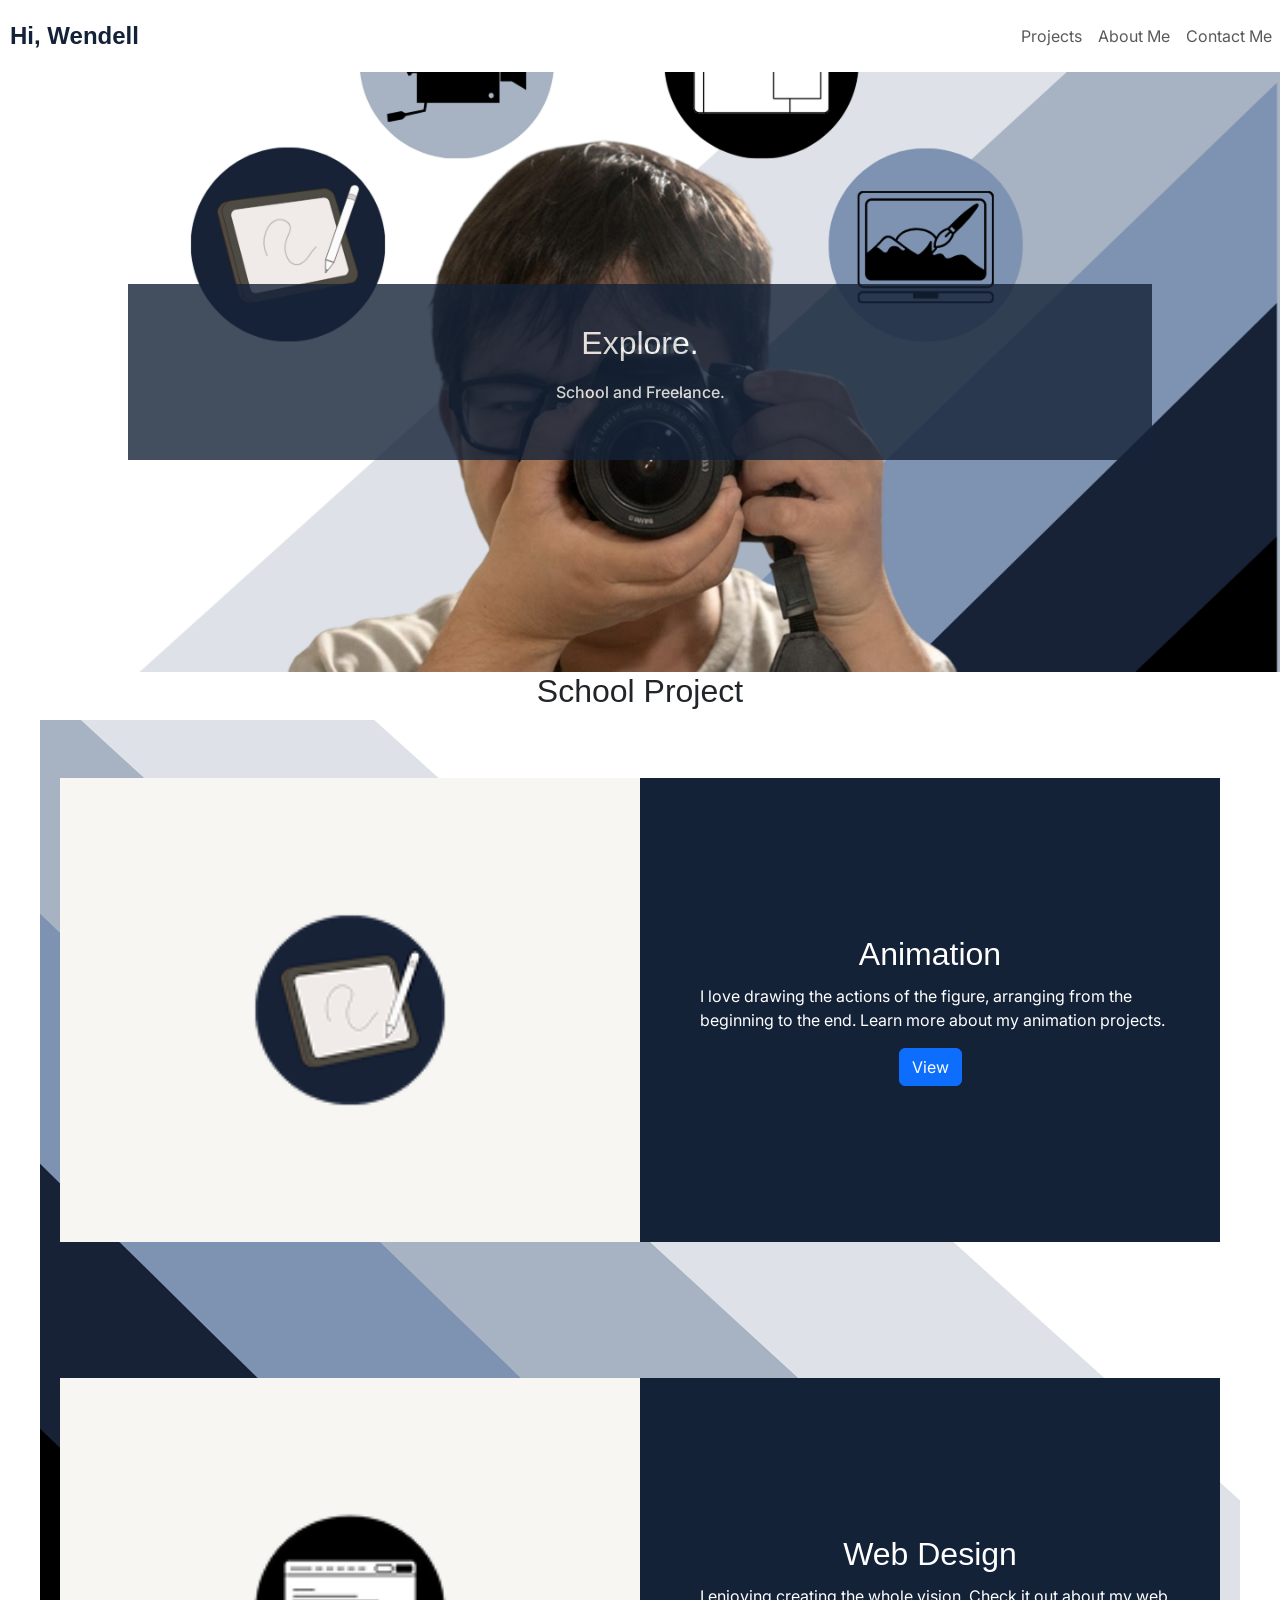
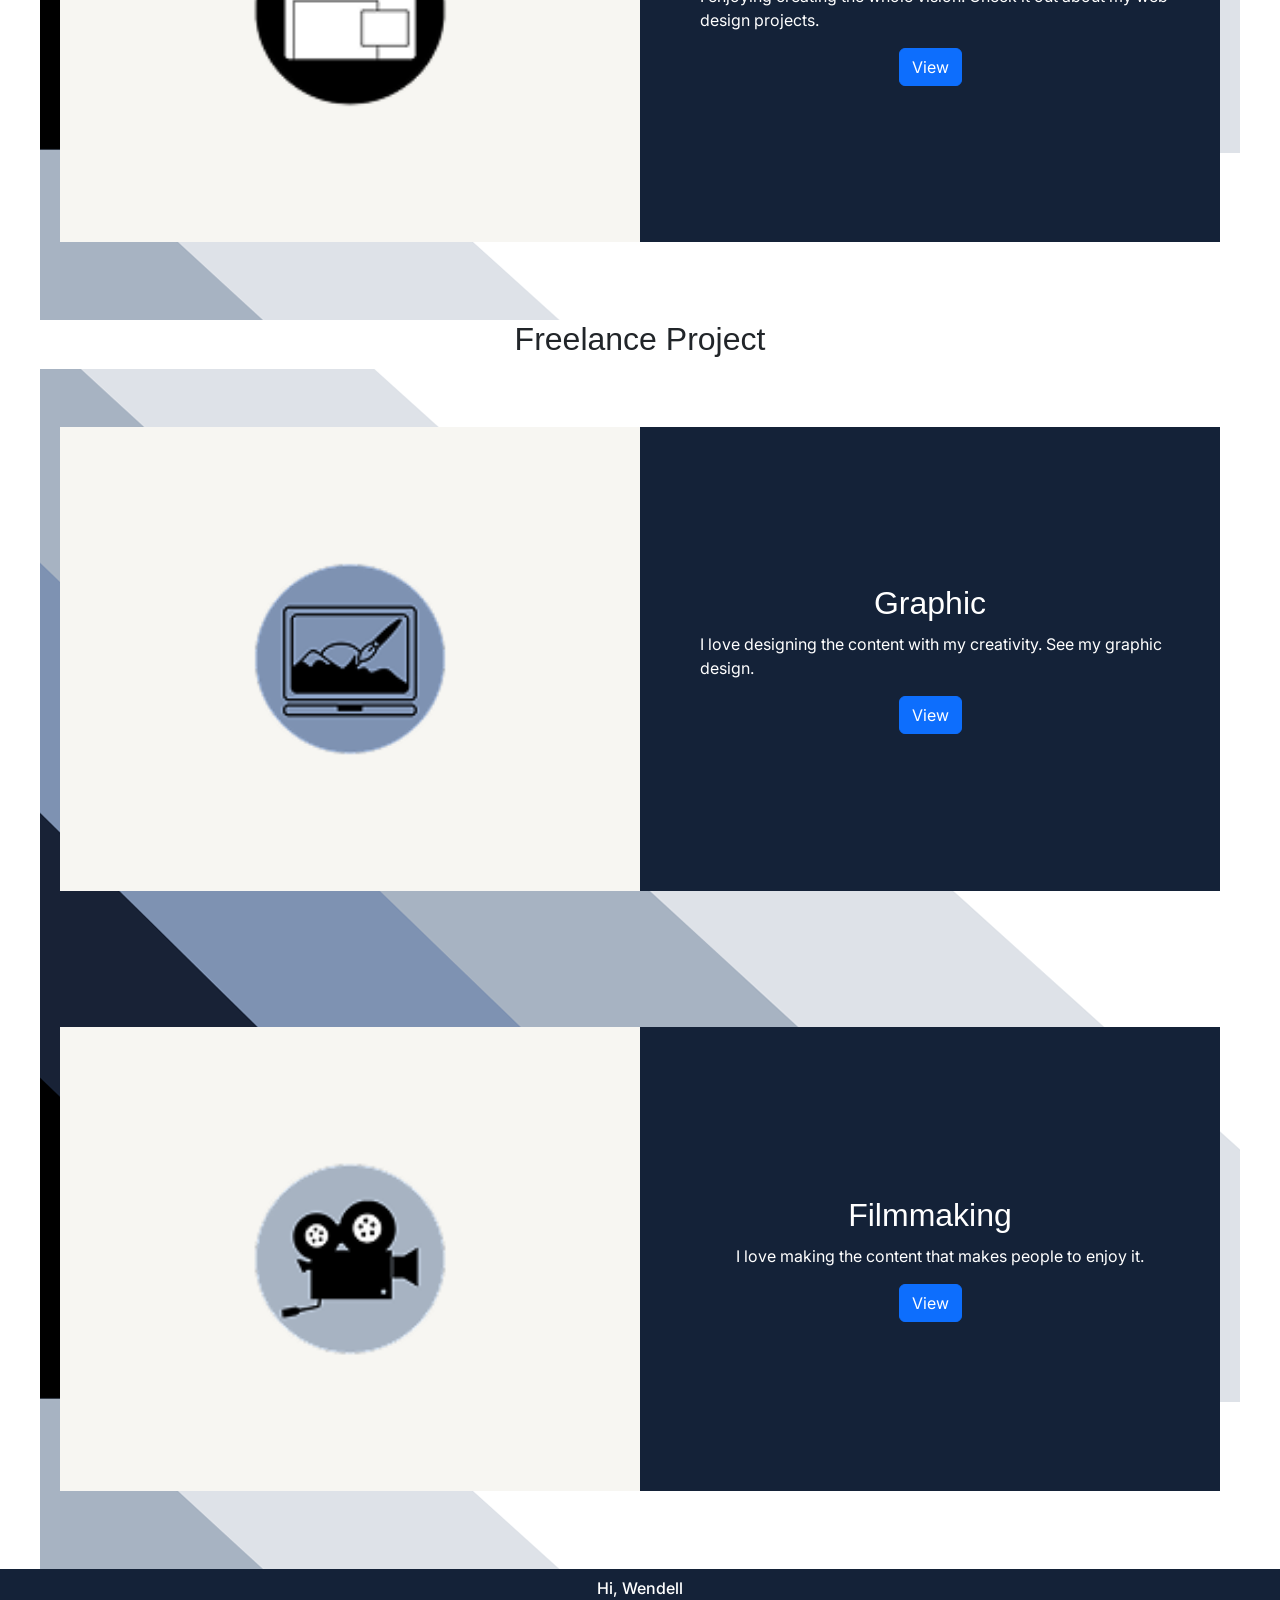
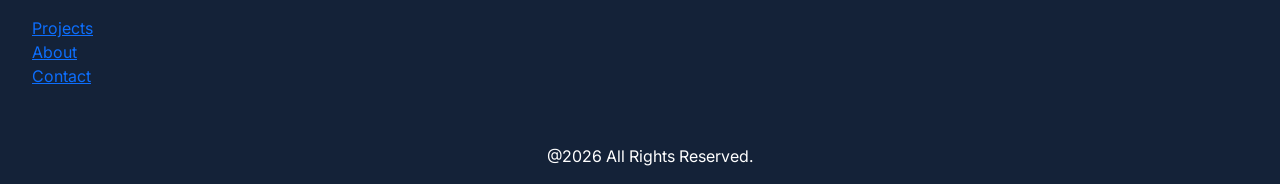
==== project.html @ aadeb5b3 "updated v2" ====
<!DOCTYPE html>
<html lang="en">

<head>
    <!-- REQUIRED: Meta Tags -->
    <meta charset="UTF-8">
    <meta name="viewport" content="width=device-width, initial-scale=1.0">

    <!-- REQUIRED: Page Title -->
    <title>Wendell's Project</title>

    <!-- REQUIRED: Bootstrap CSS -->
    <link href="https://cdn.jsdelivr.net/npm/bootstrap@5.3.3/dist/css/bootstrap.min.css" rel="stylesheet"
        integrity="sha384-QWTKZyjpPEjISv5WaRU9OFeRpok6YctnYmDr5pNlyT2bRjXh0JMhjY6hW+ALEwIH" crossorigin="anonymous">

    <!-- REQUIRED: Your Custom CSS-->
    <link rel="stylesheet" href="css/style.css">

    <!-- REQUIRED: Google Font API -->
    <link href="https://fonts.googleapis.com/css2?family=Inter:wght@300;400;500;600;700&display=swap" rel="stylesheet">
    <link href="https://fonts.googleapis.com/css2?family=Space+Grotesk:wght@300;400;500;600;700&display=swap"
        rel="stylesheet">
</head>

<body>
    <!-- Start of Header Section -->
    <header class="header">
        <nav class="navbar navbar-expand-lg">
            <!-- Logo -->
            <a class="navbar-brand" href="#">Hi, Wendell</a>
            <button class="navbar-toggler" type="button" data-bs-toggle="collapse" data-bs-target="#navbarNav"
                aria-controls="navbarNav" aria-expanded="false" aria-label="Toggle navigation">
                <span class="navbar-toggler-icon"></span>
            </button>
            <div class="collapse navbar-collapse" id="navbarNav">
                <ul class="navbar-nav ms-auto">
                    <!-- Menu Links -->
                    <li class="nav-item"><a class="nav-link" href="#">Projects</a></li>
                    <li class="nav-item"><a class="nav-link" href="/index.html">About Me</a></li>
                    <li class="nav-item"><a class="nav-link" href="/index.html">Contact Me</a></li>
                </ul>
            </div>
        </nav>
    </header>
    
    <section>
        <div class="hero">
            <div class="hero-content">
                <div class="text-box">
                    <h1>Explore.</h1>
                    <h2>School and Freelance.</h2>
                </div>
            </div>
        </div>
    </section>
    <section class="school-project">
        <h1>School Project</h1>
        <!-- Start of School Project -->
        <div class="container-school-project">
            <div class="row-school-project">
                <div class="school-project-image">
                    <img src="/image/animation.png" alt="animation">
                </div>
                <div class="school-project-content">
                    <h1>Animation</h1>
                    <p> I love drawing the actions of the figure, arranging from the beginning to the end. Learn more
                        about
                        my animation projects. </p>
                    <a href="#" class="btn btn-primary">View</a>
                </div>
            </div>
            <div class="row-school-project">
                <div class="school-project-image">
                    <img src="/image/web_design.png" alt="web design">
                </div>
                <div class="school-project-content">
                    <h1>Web Design</h1>
                    <p> I enjoying creating the whole vision. Check it out about my web design projects. </p>
                    <a href="#" class="btn btn-primary">View</a>
                </div>
            </div>
        </div>
        <!-- End of School Project -->
    </section>
    <!-- End of Project Section -->
    <section class="freelance-project">
        <h1>Freelance Project</h1>
        <!-- Start of Freelance Project -->
        <div class="container-freelance-project">
            <div class="row-freelance-project">
                <div class="freelance-project-image">
                    <img src="/image/graphic_design.png" alt="graphic">
                </div>
                <div class="freelance-project-content">
                    <h1>Graphic</h1>
                    <p> I love designing the content with my creativity. See my graphic design. </p>
                    <a href="#" class="btn btn-primary">View</a>
                </div>
            </div>
            <div class="row-freelance-project">
                <div class="freelance-project-image">
                    <img src="/image/filmmaking.png" alt="filmmaking">
                </div>
                <div class="freelance-project-content">
                    <h1>Filmmaking</h1>
                    <p> I love making the content that makes people to enjoy it.</p>
                    <a href="#" class="btn btn-primary">View</a>
                </div>
            </div>
        </div>
        <!-- End of School Project -->
    </section>
    <!-- End of Project Section -->
    <!-- Start of Footer Section -->
    <footer class="footer">
        <div class="container-footer">
            <div class="footer-brand">
                <h2>Hi, Wendell</h2>
            </div>
            <div class="footer-links">
                <ul>
                    <div class="footer-col">
                        <a href="#">Projects</a>
                    </div>
                    <div class="footer-col">
                        <a href="/index.html">About</a>
                    </div>
                    <div class="footer-col">
                        <a href="/index.html">Contact</a>
                    </div>
                </ul>

            </div>
        </div>
        <div class="footer-bottom">
            <p>@2026 All Rights Reserved.</p>
        </div>
    </footer>
    <!-- End of Footer Section -->
</body>

</html>
---- css/style.css ----
h1 {
  font-size: 2rem;
  margin-bottom: 10px;
  font-family: "Space Gotesk", sans-serif;
  text-align: center;
  padding: auto;
}

h2 {
  font-size: 1.00rem;
  font-family: 'Inter', sans-serif;
  text-align: center;
  padding: 10px;
}

h3 {
  font-size: 1.25rem;
  font-family: "Space Gotesk", sans-serif;
  text-align: center;
  padding: 5px;
}

h4 {
  font-size: 1.00rem;
  font-family: 'Inter', sans-serif;
  text-align: center;
  padding: 20px;
}

p {
  font-size: 1.00rem;
  font-family: 'Inter', sans-serif;
  text-align: left;
  padding-left: 20px;
}

:root {
  --bs-primary: #7893B5;
  --bs-primarydark: #142238;
  --bs-primarylight: #E5EAF0;
  --bs-secondary: #A9B8C8;
  --bs-secondarydark: #252B34;
  --bs-secondarylight: #F7F6F2;
  --bs-success: #198754;
  --bs-info: #0dcaf0;
  --bs-warning: #ffc107;
  --bs-danger: #dc3545;
  --bs-light: #f8f9fa;
  --bs-dark: #212529;
  --bs-font-sans-serif: 'Inter';
  sans-seri "Segoe UI Emoji",
  "Segoe UI Symbol",
  "Noto Color Emoji";
  --bs-font-monospace: SFMono-Regular, Menlo, Monaco, Consolas, "Liberation Mono", "Courier New", monospace;
  --bs-gradient: linear-gradient(180deg, rgba(255, 255, 255, 0.15), rgba(255, 255, 255, 0));
}

.navbar-brand {
  font-family: "Space Gotesk", sans-serif;
  font-size: 1.5rem;
  font-weight: bold;
  color: var(--bs-primarydark);

  display: flex;
  justify-content: center;
  align-items: center;
  padding: 10px;
}

@media (max-width: 1024px) {
  .navbar-brand {
    margin: 0 auto;
  }
}

.navbar-toggler {
  display: flex;
  gap: 10px;
}

.navbar-toggler a {
  color: black;
  text-decoration: none;
  transition: color 0.3s;
}

.navbar-toggler a:hover {
  color: blue;
}

.nav-item {
  display: flex;
  justify-content: center;
}

.hero {
  position: relative;
  width: 100%;
  min-height: 600px;

  background-image: url(/image/hero_background.png);
  background-size: cover;
  background-position: center;
  background-repeat: no-repeat;

  display: flex;
  align-items: center;
  justify-content: center;
}

.hero-content {
  background-color: #142238;
  opacity: 80%;

  width: 80%;
  padding: 40px;
}

.text-box {
  text-align: center;
  color: white;
}

.project {
  position: relative;
  overflow: hidden;
  isolation: isolate;
  padding: 50px 20px;
}

.project::before {
  content: "";
  position: absolute;
  inset: -20px;

  background-image: url(/image/background_sections.png);
  background-size: cover;
  background-position: center;
  background-repeat: no-repeat;

  transform: rotate(180deg);
  z-index: -1;
}

.card-school {
  background-color: var(--bs-primarydark);
  color: white;
  border-radius: 5px;
  padding: 30px;
  margin-bottom: 20px;

  width: 350px;
  height: 400px;
  box-sizing: border-box;
  grid-column: span 2;

}

.card-freelance {
  background-color: var(--bs-primarydark);
  color: white;
  border-radius: 5px;
  padding: 30px;
  margin-bottom: 20px;

  width: 350px;
  height: 400px;
  box-sizing: border-box;
  grid-column: span 2;

}

@media (min-width: 769px) {
  .card-school .card-freelance {
    grid-column: span 2;
  }
}

@media (max-width:768px) {
  .card-school .card-freelance {
    grid-column: span 12;
  }
}

.row {
  display: grid;
  grid-template-columns: repeat(auto-fit, 350px);
  justify-content: center;
  align-items: start;
  gap: 60px;
}

@media (max-width: 1024px) {
  .row {
    gap: 20 px;
  }
}

@media (max-width: 769px) {
  .row {
    gap: 10px;
  }
}

@media (max-width: 768px) {
  .row {
    gap: 10px;
  }
}

.col {
  display: flex;
  flex-direction: column;
  align-items: center;
  gap: 10px;
}

.content-row {
  display: flex;
  flex-direction: row;
  align-items: center;
  gap: 0px;
}

.image-about-me {
  flex: 0 0 60%;
  background-color: var(--bs-primarydark);
  padding: 15px;
}

.content-about-me {
  flex: 0 0 40%;
  background-color: var(--bs-primary);
  padding: 66.66px;
}

.image-about-me img {
  width: 100%;
  height: 600px;
  object-fit: cover;
  display: block;
}

@media (max-width: 768px) {
  .content-row {
    display: flex;
    flex-direction: column;
    align-items: stretch;
  }

  .image-about-me {
    order: -1;
    flex: none;
    width: 100%;
  }

  .content-about-me {
    order: 1;
    flex: none;
    width: 100%;
  }
}

.row-icons {
  display: grid;
  grid-template-columns: repeat(4, 1fr);
  justify-items: center;
  gap: 0px;
}

.fixed-icon {
  width: 100px;
  height: 100px;
  display: flex;
  justify-content: center;
  align-items: center;
}

.contact-me {
  padding: 80px 20px;
}

.container-contact {
  max-width: 1200px;
  margin: auto
}

.row-contact {
  display: grid;
  grid-template-columns: 1fr 1fr;
  gap: 50px;
  align-items: start;
}

.col-contact h1 {
  font-size: 36px;
  margin-bottom: 15px;
}

.col-contact h2 {
  font-size: 28px;
  margin-bottom: 20px;
}

.form-grid {
  display: grid;
  grid-template-columns: repeat(2, 1fr);
  gap: 20px;
  background-color: var(--bs-primarydark);
  padding: 66.66px;
}

.form-group-comments {
  grid-column: 1 / -1;
}

.form-group {
  display: flex;
  flex-direction: column;
  gap: 8px;
}

.form-control {
  width: 100%;
  padding: 14px;
  box-sizing: border-box;
  border: 1px;
  font-size: 16px;
  font-family: inherit;
}

@media (max-width: 600px) {
  .row-contact {
    grid-template-columns: 1fr;
  }

  .form-grid {
    grid-template-columns: 1fr;
  }
}

.footer {
  background-color: var(--bs-primarydark);
  color: white;
}

.row-footer {
  display: grid;
  grid-template-columns: 1fr 2fr;
  gap: 40px;
}

.footer-links {
  display: grid;
  grid-template-columns: repeat(3, 1fr);
  gap: 25px;
}

.footer-bottom {
  text-align: center;
  margin-top: 40px;
  justify-content: center;
  align-items: center;
  display: flex;
}


.container-school-project {
  width: 100%;
  max-width: 1200px;
  margin: auto;
  padding: 0 20px;
  box-sizing: border-box;
  background-image: url(/image/background_sections.png)
}

.row-school-project {
 display: grid;
  grid-template-columns: 1fr 1fr;
  align-items: center;
  gap: 0px;
  padding-bottom: 20px;
}

.school-project-image {
  background-color: var(--bs-secondarylight);
  padding: 30px;
  justify-content: center;
  align-items: center;
  display: flex;
  aspect-ratio: 1 / 1;
  width: 100%;
  height: 80%;
  margin: auto;
}

.school-project-image img {
  width: 80%;
  height: 80%;
  object-fit:cover;
}

.school-project-content {
  padding: 40px;
  background-color: var(--bs-primarydark);
  color: white;
  box-sizing: border-box;
  min-width: 410px;
  height: 80%;

  display: flex;
  flex-direction: column;
  text-align: center;
  justify-content: center;
  align-items: center;
}


@media (max-width:576px) {
  .row-school-project {
    grid-template-columns: 1fr;
    gap: 0;
  }
  .school-project-image {
    width:100%;
    margin: auto;
  }
  .school-project-content {
    width: 100%;
    min-height: 350px;
    padding: 0px ;
    margin-top: -50px;
  }
}


.container-freelance-project {
  width: 100%;
  max-width: 1200px;
  margin: auto;
  padding: 0 20px;
  box-sizing: border-box;
  background-image: url(/image/background_sections.png)
}

.row-freelance-project {
 display: grid;
  grid-template-columns: 1fr 1fr;
  align-items: center;
  gap: 0px;
  padding-bottom: 20px;
}

.freelance-project-image {
  background-color: var(--bs-secondarylight);
  padding: 30px;
  justify-content: center;
  align-items: center;
  display: flex;
  aspect-ratio: 1 / 1;
  width: 100%;
  height: 80%;
  margin: auto;
}

.freelance-project-image img {
  width: 80%;
  height: 80%;
  object-fit:cover;
}

.freelance-project-content {
  padding: 40px;
  background-color: var(--bs-primarydark);
  color: white;
  box-sizing: border-box;
  min-width: 410px;
  height: 80%;

  display: flex;
  flex-direction: column;
  text-align: center;
  justify-content: center;
  align-items: center;
}

@media (max-width:576px) {
  .row-freelance-project {
    grid-template-columns: 1fr;
    gap: 0;
  }
  .freelance-project-image {
    width:100%;
    margin: auto;
  }
  .freelance-project-content {
    width: 100%;
    min-height: 350px;
    padding: 0px ;
    margin-top: -50px;
  }
}
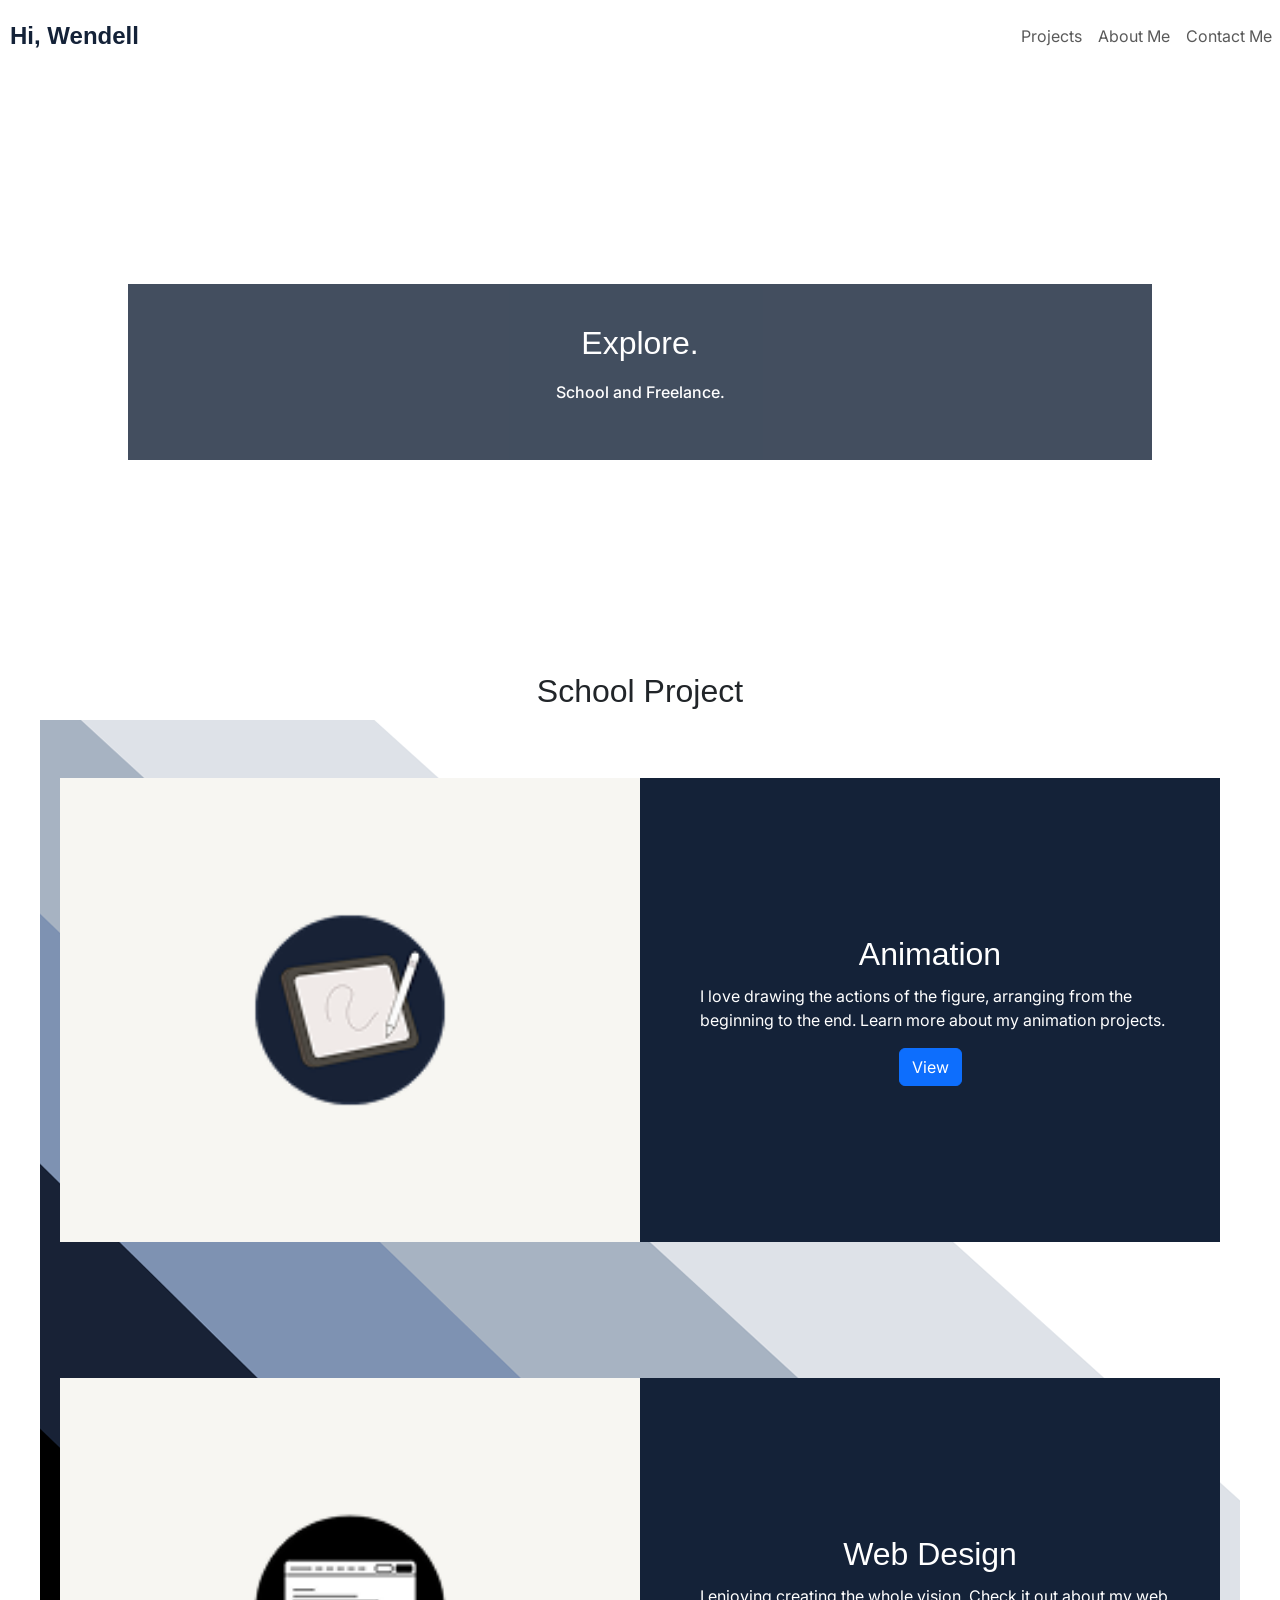
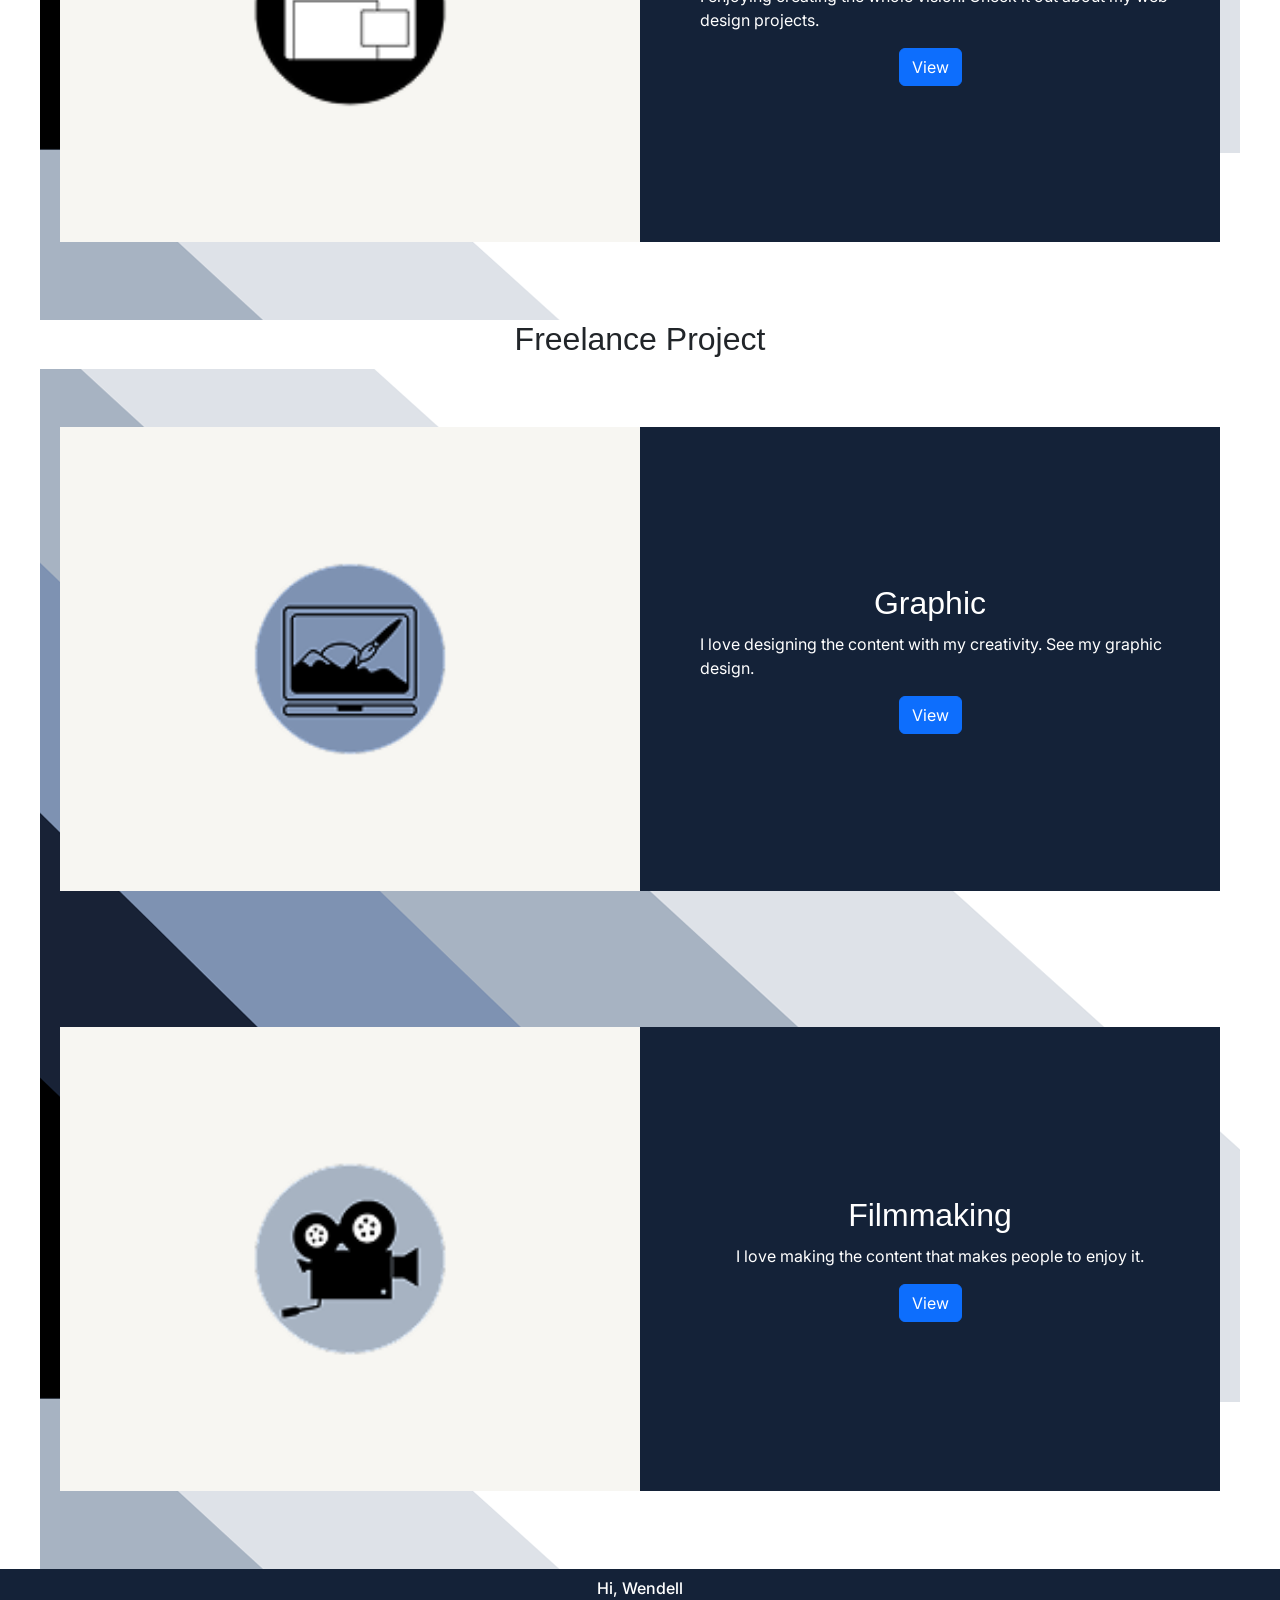
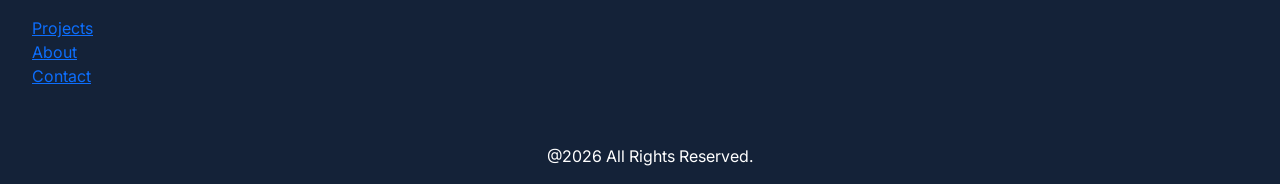
==== commit 38c9b249: "Update image paths and links to remove leading slash" ====
--- a/project.html
+++ b/project.html
@@ -36,8 +36,8 @@
                 <ul class="navbar-nav ms-auto">
                     <!-- Menu Links -->
                     <li class="nav-item"><a class="nav-link" href="#">Projects</a></li>
-                    <li class="nav-item"><a class="nav-link" href="/index.html">About Me</a></li>
-                    <li class="nav-item"><a class="nav-link" href="/index.html">Contact Me</a></li>
+                    <li class="nav-item"><a class="nav-link" href="index.html">About Me</a></li>
+                    <li class="nav-item"><a class="nav-link" href="index.html">Contact Me</a></li>
                 </ul>
             </div>
         </nav>
@@ -59,7 +59,7 @@
         <div class="container-school-project">
             <div class="row-school-project">
                 <div class="school-project-image">
-                    <img src="/image/animation.png" alt="animation">
+                    <img src="image/animation.png" alt="animation">
                 </div>
                 <div class="school-project-content">
                     <h1>Animation</h1>
@@ -71,7 +71,7 @@
             </div>
             <div class="row-school-project">
                 <div class="school-project-image">
-                    <img src="/image/web_design.png" alt="web design">
+                    <img src="image/web_design.png" alt="web design">
                 </div>
                 <div class="school-project-content">
                     <h1>Web Design</h1>
@@ -89,7 +89,7 @@
         <div class="container-freelance-project">
             <div class="row-freelance-project">
                 <div class="freelance-project-image">
-                    <img src="/image/graphic_design.png" alt="graphic">
+                    <img src="image/graphic_design.png" alt="graphic">
                 </div>
                 <div class="freelance-project-content">
                     <h1>Graphic</h1>
@@ -99,7 +99,7 @@
             </div>
             <div class="row-freelance-project">
                 <div class="freelance-project-image">
-                    <img src="/image/filmmaking.png" alt="filmmaking">
+                    <img src="image/filmmaking.png" alt="filmmaking">
                 </div>
                 <div class="freelance-project-content">
                     <h1>Filmmaking</h1>
@@ -123,10 +123,10 @@
                         <a href="#">Projects</a>
                     </div>
                     <div class="footer-col">
-                        <a href="/index.html">About</a>
+                        <a href="index.html">About</a>
                     </div>
                     <div class="footer-col">
-                        <a href="/index.html">Contact</a>
+                        <a href="index.html">Contact</a>
                     </div>
                 </ul>
 
@@ -139,4 +139,4 @@
     <!-- End of Footer Section -->
 </body>
 
-</html>+</html>
--- a/css/style.css
+++ b/css/style.css
@@ -98,7 +98,7 @@
   width: 100%;
   min-height: 600px;
 
-  background-image: url(/image/hero_background.png);
+  background-image: url("image/hero_background.png");
   background-size: cover;
   background-position: center;
   background-repeat: no-repeat;
@@ -133,7 +133,7 @@
   position: absolute;
   inset: -20px;
 
-  background-image: url(/image/background_sections.png);
+  background-image: url("../image/background_sections.png");
   background-size: cover;
   background-position: center;
   background-repeat: no-repeat;
@@ -499,4 +499,4 @@
     padding: 0px ;
     margin-top: -50px;
   }
-}+}
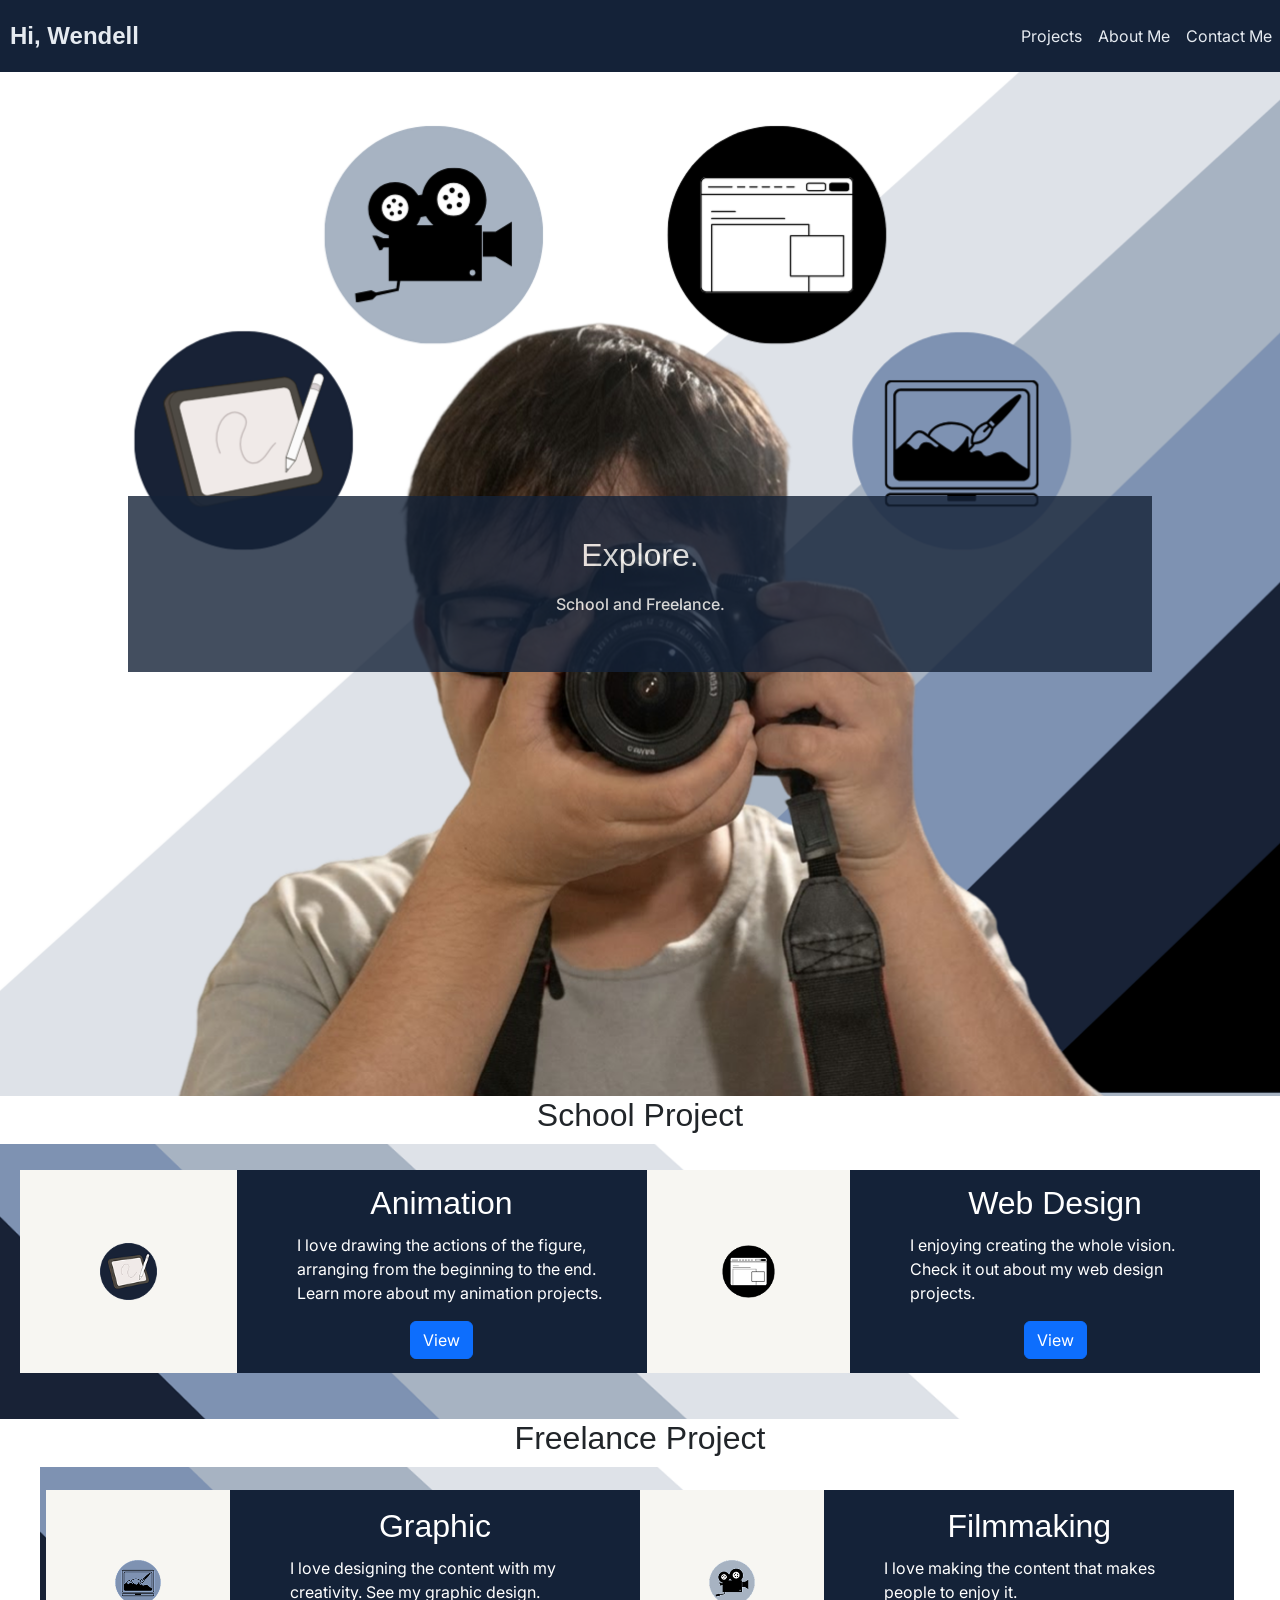
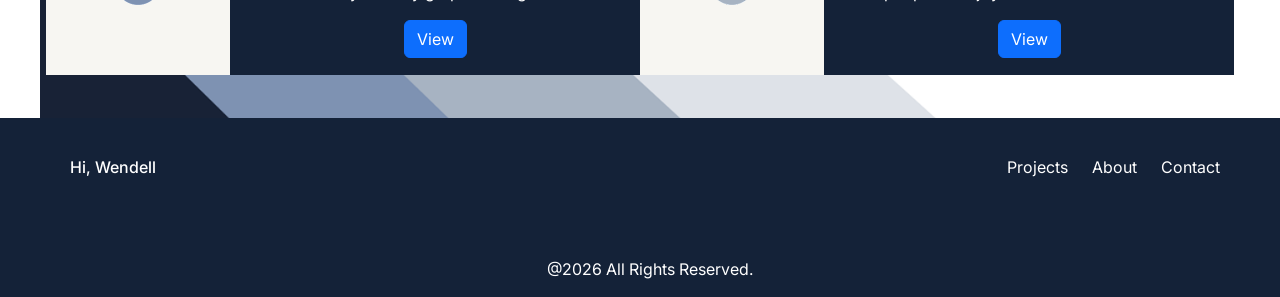
==== commit 1e37e753: "updated" ====
--- a/project.html
+++ b/project.html
@@ -5,9 +5,7 @@
     <!-- REQUIRED: Meta Tags -->
     <meta charset="UTF-8">
     <meta name="viewport" content="width=device-width, initial-scale=1.0">
-
-    <!-- REQUIRED: Page Title -->
-    <title>Wendell's Project</title>
+     <title>Wendell's Project</title>
 
     <!-- REQUIRED: Bootstrap CSS -->
     <link href="https://cdn.jsdelivr.net/npm/bootstrap@5.3.3/dist/css/bootstrap.min.css" rel="stylesheet"
@@ -42,6 +40,8 @@
             </div>
         </nav>
     </header>
+
+    <!-- End of Header Section -->
     
     <section>
         <div class="hero">
--- a/css/style.css
+++ b/css/style.css
@@ -1,3 +1,4 @@
+
 h1 {
   font-size: 2rem;
   margin-bottom: 10px;
@@ -55,77 +56,113 @@
   --bs-gradient: linear-gradient(180deg, rgba(255, 255, 255, 0.15), rgba(255, 255, 255, 0));
 }
 
+
+
+
+
+
+.header {
+  background-color: var(--bs-primarydark);
+}
+
 .navbar-brand {
   font-family: "Space Gotesk", sans-serif;
   font-size: 1.5rem;
   font-weight: bold;
-  color: var(--bs-primarydark);
+  color: var(--bs-primarylight);
 
   display: flex;
   justify-content: center;
   align-items: center;
   padding: 10px;
-}
-
-@media (max-width: 1024px) {
+  text-align: center;
+}
+
+.navbar-brand:hover,
+.navbar-brand:focus {
+  color: var(--bs-primarylight);
+}
+
+.header .nav-link,
+.header .nav-link:hover,
+.header .nav-link:focus {
+  color: var(--bs-primarylight);
+}
+
+.header .navbar-toggler-icon {
+  filter: brightness(0) invert(1);
+}
+
+@media (min-width: 1024px) {
   .navbar-brand {
     margin: 0 auto;
   }
 }
-
-.navbar-toggler {
-  display: flex;
-  gap: 10px;
-}
-
-.navbar-toggler a {
-  color: black;
-  text-decoration: none;
-  transition: color 0.3s;
-}
-
-.navbar-toggler a:hover {
-  color: blue;
-}
-
-.nav-item {
-  display: flex;
-  justify-content: center;
-}
+@media (max-width: 480px) {
+  .navbar-brand {
+    margin: 0 auto;
+  }
+}
+.navbar-nav {
+  display: flex;
+  margin-left: auto;
+  align-items: center;
+}
+
+.nav-link{
+  color: white;
+}
+
+
+
+
+
+
 
 .hero {
   position: relative;
   width: 100%;
-  min-height: 600px;
-
-  background-image: url("image/hero_background.png");
+  min-height: 1024px;
+  background-image: url("../image/hero_background.png");
   background-size: cover;
   background-position: center;
   background-repeat: no-repeat;
-
-  display: flex;
-  align-items: center;
-  justify-content: center;
+  display: flex;
+  align-items: center;
+  justify-content: center;
+}
+
+@media (max-width: 768px) {
+  .hero {
+    min-height: 956px;
+  }
 }
 
 .hero-content {
   background-color: #142238;
   opacity: 80%;
-
   width: 80%;
   padding: 40px;
+  box-sizing: border-box;
 }
 
 .text-box {
   text-align: center;
   color: white;
 }
+
+
+
+
+
+
 
 .project {
   position: relative;
   overflow: hidden;
   isolation: isolate;
   padding: 50px 20px;
+  color: white;
 }
 
 .project::before {
@@ -133,105 +170,139 @@
   position: absolute;
   inset: -20px;
 
-  background-image: url("../image/background_sections.png");
+  background-color: var(--bs-secondarydark);
   background-size: cover;
   background-position: center;
   background-repeat: no-repeat;
-
   transform: rotate(180deg);
   z-index: -1;
 }
 
-.card-school {
+@media (max-width: 768px) {
+  .project {
+    min-height: 956px;
+  }
+}
+
+.container-cards {
+  width: 100%;
+  max-width: 1400px;
+  margin: 0 auto;
+}
+
+.container-cards > .row {
+  display: grid;
+  grid-template-columns: repeat(2, minmax(0, 1fr));
+  justify-content: center;
+  align-items: stretch;
+  gap: 30px;
+  margin: 0;
+}
+
+.container-cards .col {
+  min-width: 0;
+  display: block;
+}
+
+.card-school,
+.card-freelance {
   background-color: var(--bs-primarydark);
   color: white;
   border-radius: 5px;
   padding: 30px;
-  margin-bottom: 20px;
-
-  width: 350px;
-  height: 400px;
-  box-sizing: border-box;
-  grid-column: span 2;
-
-}
-
-.card-freelance {
-  background-color: var(--bs-primarydark);
-  color: white;
+  width: 100%;
+  min-height: 500px;
+  box-sizing: border-box;
+  text-align: center;
+  display: flex;
+  flex-direction: column;
+  gap: 20px; /* space between image and text/CTA */
+}
+
+.card-school .card-img-top,
+.card-freelance .card-img-top {
+  display: block;
+  width: 100%;
+  height: 320px;
+  flex-shrink: 0;
+  object-fit: cover;
   border-radius: 5px;
-  padding: 30px;
-  margin-bottom: 20px;
-
-  width: 350px;
-  height: 400px;
-  box-sizing: border-box;
-  grid-column: span 2;
-
-}
-
-@media (min-width: 769px) {
-  .card-school .card-freelance {
-    grid-column: span 2;
-  }
-}
-
-@media (max-width:768px) {
-  .card-school .card-freelance {
-    grid-column: span 12;
-  }
-}
-
-.row {
-  display: grid;
-  grid-template-columns: repeat(auto-fit, 350px);
-  justify-content: center;
-  align-items: start;
-  gap: 60px;
-}
-
-@media (max-width: 1024px) {
-  .row {
-    gap: 20 px;
-  }
-}
-
-@media (max-width: 769px) {
-  .row {
+}
+
+.card-school .card-body,
+.card-freelance .card-body {
+  flex: 1;
+  padding: 0;
+  display: flex;
+  flex-direction: column;
+  align-items: center;
+  gap: 16px; /* space between words and CTA */
+}
+
+.card-school .card-body p,
+.card-freelance .card-body p {
+  margin: 0;
+  padding: 0;
+}
+
+.card-school .btn,
+.card-freelance .btn {
+  align-self: center;
+  margin-top: auto;
+}
+
+@media (max-width: 768px) {
+  .container-cards > .row {
+    grid-template-columns: minmax(0, 1fr);
     gap: 10px;
   }
 }
 
-@media (max-width: 768px) {
-  .row {
-    gap: 10px;
-  }
-}
-
-.col {
-  display: flex;
-  flex-direction: column;
-  align-items: center;
-  gap: 10px;
+
+
+
+
+
+
+.about-me {
+  padding: 50px 20px;
+  background-color: var(--bs-secondarydark);
+  color: white;
+}
+
+.about-me img {
+  background-color: var(--bs-primarylight);
+  transform: rotate();
 }
 
 .content-row {
+  width: 100%;
+  max-width: 1200px;
+  margin: 0 auto;
   display: flex;
   flex-direction: row;
   align-items: center;
-  gap: 0px;
 }
 
 .image-about-me {
   flex: 0 0 60%;
+  min-width: 0;
+  box-sizing: border-box;
   background-color: var(--bs-primarydark);
   padding: 15px;
 }
 
 .content-about-me {
   flex: 0 0 40%;
+  min-width: 0;
+  box-sizing: border-box;
   background-color: var(--bs-primary);
   padding: 66.66px;
+}
+
+.content-about-me p {
+  padding: 0;
+  line-height: 1.7;
 }
 
 .image-about-me img {
@@ -254,30 +325,45 @@
     width: 100%;
   }
 
+  .image-about-me img {
+    height: auto;
+    max-height: 420px;
+    object-fit: cover;
+  }
+
   .content-about-me {
     order: 1;
     flex: none;
     width: 100%;
+    padding: 24px;
   }
 }
 
 .row-icons {
   display: grid;
-  grid-template-columns: repeat(4, 1fr);
+  grid-template-columns: repeat(4, minmax(0, 1fr));
   justify-items: center;
-  gap: 0px;
+  gap: clamp(4px, 2vw, 16px);
 }
 
 .fixed-icon {
-  width: 100px;
-  height: 100px;
-  display: flex;
-  justify-content: center;
-  align-items: center;
-}
+  width: min(100%, clamp(56px, 12vw, 150px));
+  aspect-ratio: 1;
+  object-fit: contain;
+}
+
+
+
+
+
+
+
+
 
 .contact-me {
   padding: 80px 20px;
+  background-color: var(--bs-secondarydark);
+  color: white;
 }
 
 .container-contact {
@@ -339,9 +425,29 @@
   }
 }
 
+
+
+
+
+
+
 .footer {
   background-color: var(--bs-primarydark);
   color: white;
+}
+
+.container-footer {
+  max-width: 1200px;
+  margin: 0 auto;
+  padding: 30px 20px;
+  display: flex;
+  align-items: center;
+  justify-content: space-between;
+  gap: 24px;
+}
+
+.footer-brand h2 {
+  margin: 0;
 }
 
 .row-footer {
@@ -351,9 +457,25 @@
 }
 
 .footer-links {
-  display: grid;
-  grid-template-columns: repeat(3, 1fr);
-  gap: 25px;
+  display: flex;
+}
+
+.footer-links ul {
+  display: flex;
+  flex-wrap: wrap;
+  gap: 24px;
+  list-style: none;
+  margin: 0;
+  padding: 0;
+}
+
+.footer-links a {
+  color: inherit;
+  text-decoration: none;
+}
+
+.footer-links a:hover {
+  text-decoration: underline;
 }
 
 .footer-bottom {
@@ -364,18 +486,46 @@
   display: flex;
 }
 
+@media (max-width: 600px) {
+  .container-footer {
+    flex-direction: column;
+  }
+
+  .footer-links ul {
+    flex-direction: column;
+    align-items: center;
+    gap: 12px;
+  }
+}
+
+
+
+
+
+
+
+
 
 .container-school-project {
   width: 100%;
-  max-width: 1200px;
+  height: auto;
+
   margin: auto;
   padding: 0 20px;
   box-sizing: border-box;
-  background-image: url(/image/background_sections.png)
+
+  background-image: url("../image/background_sections.png");
+  background-size: cover;
+  background-position: center;
+  background-repeat: no-repeat;
+
+  display: flex;
+  align-items: center;
+  justify-content: center;
 }
 
 .row-school-project {
- display: grid;
+  display: grid;
   grid-template-columns: 1fr 1fr;
   align-items: center;
   gap: 0px;
@@ -397,7 +547,7 @@
 .school-project-image img {
   width: 80%;
   height: 80%;
-  object-fit:cover;
+  object-fit: cover;
 }
 
 .school-project-content {
@@ -421,14 +571,16 @@
     grid-template-columns: 1fr;
     gap: 0;
   }
+
   .school-project-image {
-    width:100%;
+    width: 100%;
     margin: auto;
   }
+
   .school-project-content {
     width: 100%;
     min-height: 350px;
-    padding: 0px ;
+    padding: 0px;
     margin-top: -50px;
   }
 }
@@ -440,11 +592,19 @@
   margin: auto;
   padding: 0 20px;
   box-sizing: border-box;
-  background-image: url(/image/background_sections.png)
+
+  background-image: url("../image/background_sections.png");
+  background-size: cover;
+  background-position: center;
+  background-repeat: no-repeat;
+
+  display: flex;
+  align-items: center;
+  justify-content: center;
 }
 
 .row-freelance-project {
- display: grid;
+  display: grid;
   grid-template-columns: 1fr 1fr;
   align-items: center;
   gap: 0px;
@@ -466,7 +626,7 @@
 .freelance-project-image img {
   width: 80%;
   height: 80%;
-  object-fit:cover;
+  object-fit: cover;
 }
 
 .freelance-project-content {
@@ -489,14 +649,16 @@
     grid-template-columns: 1fr;
     gap: 0;
   }
+
   .freelance-project-image {
-    width:100%;
+    width: 100%;
     margin: auto;
   }
+
   .freelance-project-content {
     width: 100%;
     min-height: 350px;
-    padding: 0px ;
+    padding: 0px;
     margin-top: -50px;
   }
-}
+}
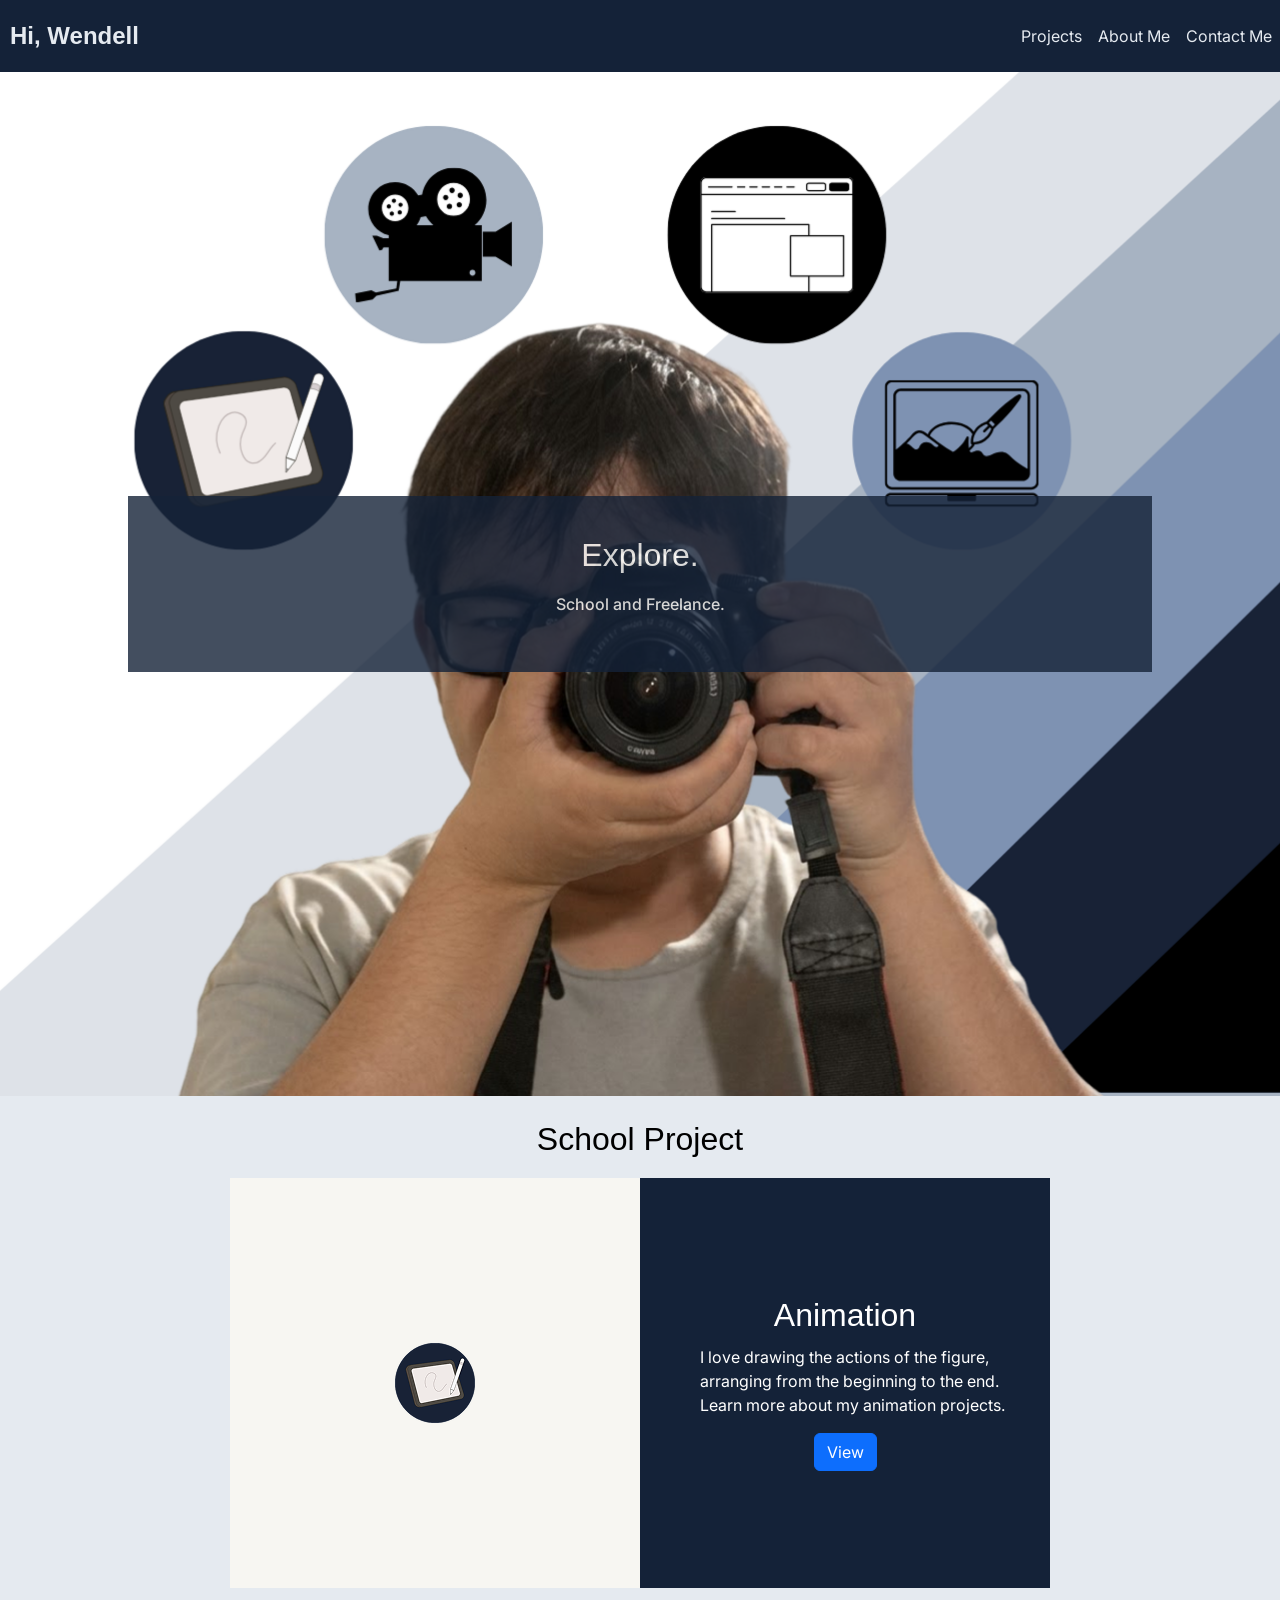
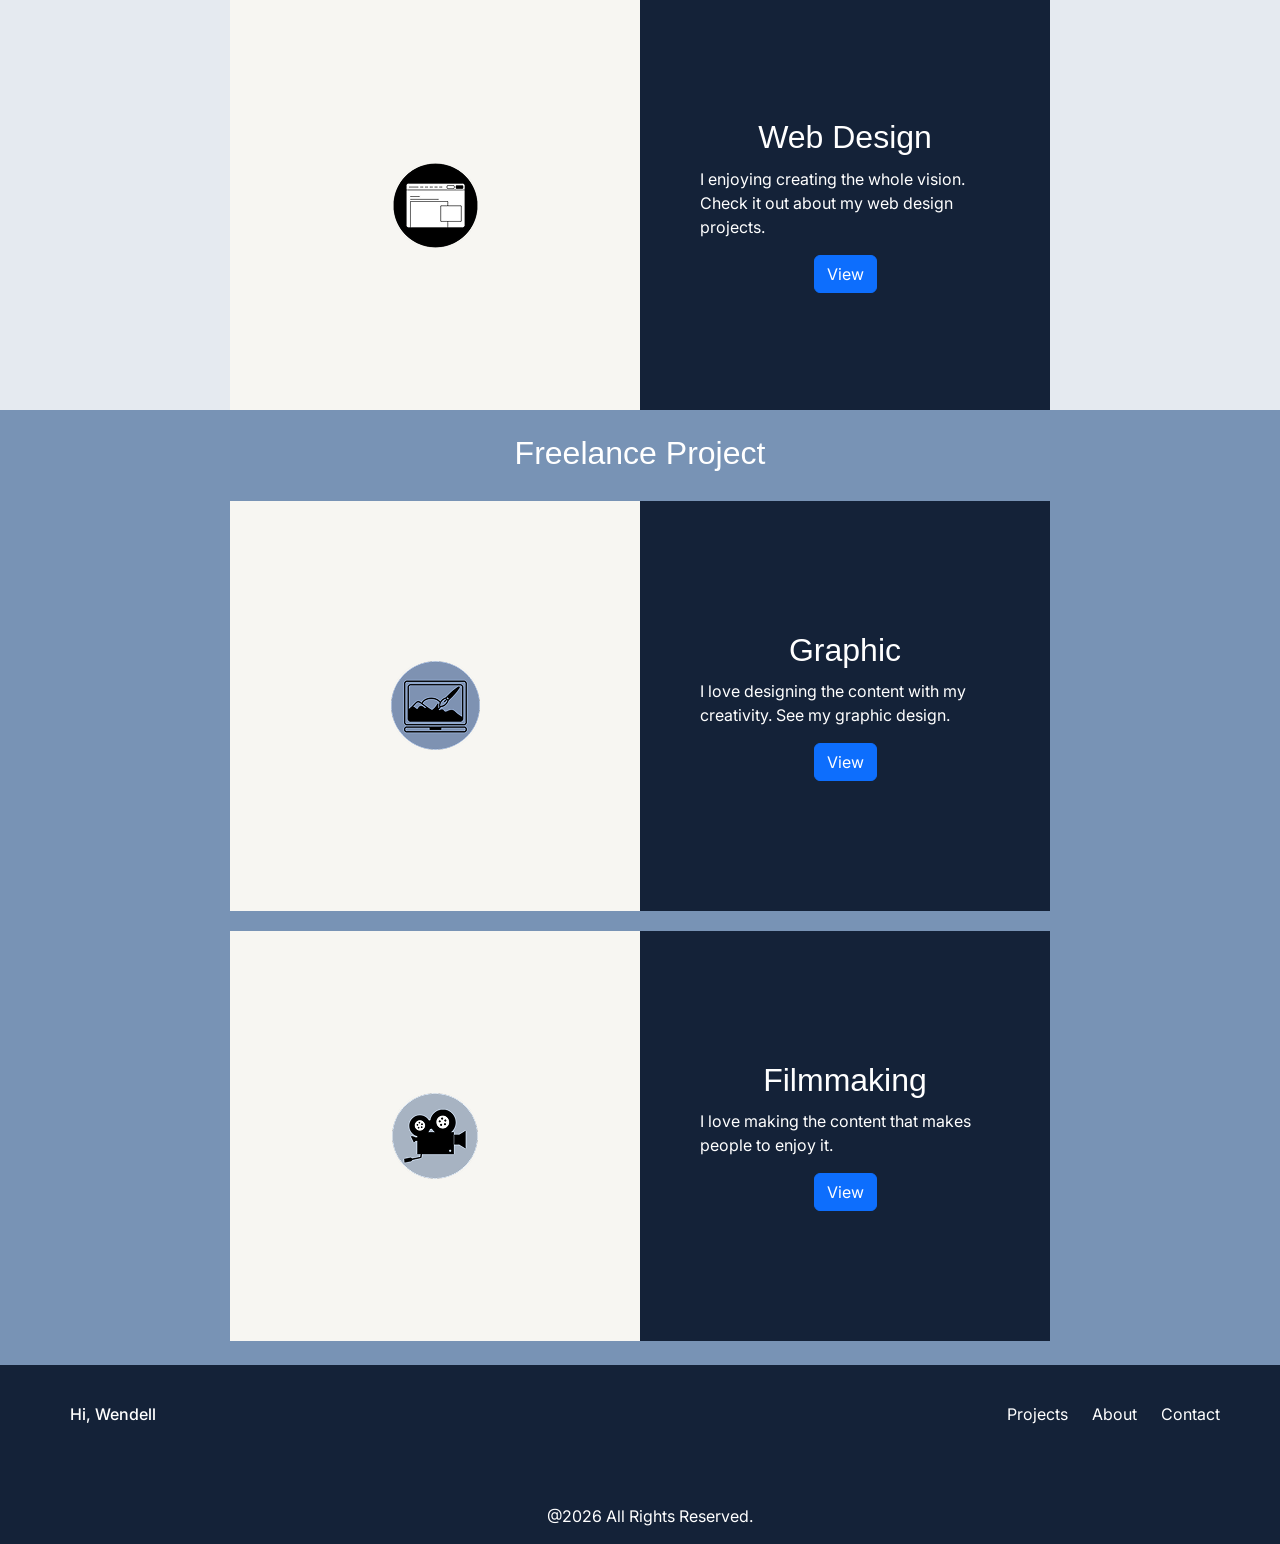
==== commit 637f7f23: "updated" ====
--- a/project.html
+++ b/project.html
@@ -25,7 +25,7 @@
     <header class="header">
         <nav class="navbar navbar-expand-lg">
             <!-- Logo -->
-            <a class="navbar-brand" href="#">Hi, Wendell</a>
+            <a class="navbar-brand" href="index.html">Hi, Wendell</a>
             <button class="navbar-toggler" type="button" data-bs-toggle="collapse" data-bs-target="#navbarNav"
                 aria-controls="navbarNav" aria-expanded="false" aria-label="Toggle navigation">
                 <span class="navbar-toggler-icon"></span>
@@ -33,9 +33,9 @@
             <div class="collapse navbar-collapse" id="navbarNav">
                 <ul class="navbar-nav ms-auto">
                     <!-- Menu Links -->
-                    <li class="nav-item"><a class="nav-link" href="#">Projects</a></li>
-                    <li class="nav-item"><a class="nav-link" href="index.html">About Me</a></li>
-                    <li class="nav-item"><a class="nav-link" href="index.html">Contact Me</a></li>
+                    <li class="nav-item"><a class="nav-link" href="#projects">Projects</a></li>
+                    <li class="nav-item"><a class="nav-link" href="index.html#about-me">About Me</a></li>
+                    <li class="nav-item"><a class="nav-link" href="index.html#contact-me">Contact Me</a></li>
                 </ul>
             </div>
         </nav>
@@ -53,10 +53,10 @@
             </div>
         </div>
     </section>
-    <section class="school-project">
-        <h1>School Project</h1>
+    <section class="school-project" id="school-project">
         <!-- Start of School Project -->
         <div class="container-school-project">
+            <h1 class="project-section-title">School Project</h1>
             <div class="row-school-project">
                 <div class="school-project-image">
                     <img src="image/animation.png" alt="animation">
@@ -83,10 +83,10 @@
         <!-- End of School Project -->
     </section>
     <!-- End of Project Section -->
-    <section class="freelance-project">
-        <h1>Freelance Project</h1>
+    <section class="freelance-project" id="freelance-project">
         <!-- Start of Freelance Project -->
         <div class="container-freelance-project">
+            <h1 class="project-section-title">Freelance Project</h1>
             <div class="row-freelance-project">
                 <div class="freelance-project-image">
                     <img src="image/graphic_design.png" alt="graphic">
@@ -108,7 +108,7 @@
                 </div>
             </div>
         </div>
-        <!-- End of School Project -->
+        <!-- End of Freelance Project -->
     </section>
     <!-- End of Project Section -->
     <!-- Start of Footer Section -->
@@ -120,13 +120,13 @@
             <div class="footer-links">
                 <ul>
                     <div class="footer-col">
-                        <a href="#">Projects</a>
+                        <a href="#projects">Projects</a>
                     </div>
                     <div class="footer-col">
-                        <a href="index.html">About</a>
+                        <a href="index.html#about-me">About</a>
                     </div>
                     <div class="footer-col">
-                        <a href="index.html">Contact</a>
+                        <a href="index.html#contact-me">Contact</a>
                     </div>
                 </ul>
 
@@ -137,6 +137,11 @@
         </div>
     </footer>
     <!-- End of Footer Section -->
+
+    <!-- REQUIRED: Javascript -->
+    <script src="https://cdn.jsdelivr.net/npm/bootstrap@5.3.3/dist/js/bootstrap.bundle.min.js"
+        integrity="sha384-YvpcrYf0tY3lHB60NNkmXc5s9fDVZLESaAA55NDzOxhy9GkcIdslK1eN7N6jIeHz"
+        crossorigin="anonymous"></script>
 </body>
 
 </html>
--- a/css/style.css
+++ b/css/style.css
@@ -266,8 +266,8 @@
 
 .about-me {
   padding: 50px 20px;
-  background-color: var(--bs-secondarydark);
-  color: white;
+  background-color: var(--bs-secondarylight);
+  color: black;
 }
 
 .about-me img {
@@ -507,135 +507,70 @@
 
 
 .container-school-project {
-  width: 100%;
-  height: auto;
-
   margin: auto;
   padding: 0 20px;
   box-sizing: border-box;
 
-  background-image: url("../image/background_sections.png");
-  background-size: cover;
-  background-position: center;
-  background-repeat: no-repeat;
-
-  display: flex;
-  align-items: center;
-  justify-content: center;
-}
-
-.row-school-project {
-  display: grid;
-  grid-template-columns: 1fr 1fr;
-  align-items: center;
-  gap: 0px;
-  padding-bottom: 20px;
-}
-
-.school-project-image {
-  background-color: var(--bs-secondarylight);
-  padding: 30px;
-  justify-content: center;
-  align-items: center;
-  display: flex;
-  aspect-ratio: 1 / 1;
-  width: 100%;
-  height: 80%;
-  margin: auto;
-}
-
-.school-project-image img {
-  width: 80%;
-  height: 80%;
-  object-fit: cover;
-}
-
-.school-project-content {
-  padding: 40px;
-  background-color: var(--bs-primarydark);
-  color: white;
-  box-sizing: border-box;
-  min-width: 410px;
-  height: 80%;
-
-  display: flex;
-  flex-direction: column;
-  text-align: center;
-  justify-content: center;
-  align-items: center;
-}
-
-
-@media (max-width:576px) {
-  .row-school-project {
-    grid-template-columns: 1fr;
-    gap: 0;
-  }
-
-  .school-project-image {
-    width: 100%;
-    margin: auto;
-  }
-
-  .school-project-content {
-    width: 100%;
-    min-height: 350px;
-    padding: 0px;
-    margin-top: -50px;
-  }
-}
-
-
-.container-freelance-project {
-  width: 100%;
-  max-width: 1200px;
-  margin: auto;
-  padding: 0 20px;
-  box-sizing: border-box;
-
-  background-image: url("../image/background_sections.png");
-  background-size: cover;
-  background-position: center;
-  background-repeat: no-repeat;
-
-  display: flex;
-  align-items: center;
-  justify-content: center;
-}
-
+  background-color: var(--bs-primarylight);
+  width: 100%;
+  min-height: 100vh;
+
+  display: grid;
+  grid-template-columns: repeat(12, minmax(0, 1fr));
+  align-content: start;
+  column-gap: 20px;
+  row-gap: 12px;
+  color: black;
+}
+
+.project-section-title {
+  grid-column: 1 / -1;
+  margin: 0;
+  padding: 24px 0 8px;
+}
+
+.row-school-project,
 .row-freelance-project {
   display: grid;
-  grid-template-columns: 1fr 1fr;
-  align-items: center;
-  gap: 0px;
-  padding-bottom: 20px;
-}
-
+  grid-template-columns: repeat(2, minmax(0, 1fr));
+  align-items: stretch;
+  align-self: start;
+  width: 100%;
+  aspect-ratio: 2 / 1;
+  min-width: 0;
+  grid-column: span 12;
+}
+
+.school-project-image,
 .freelance-project-image {
   background-color: var(--bs-secondarylight);
   padding: 30px;
   justify-content: center;
   align-items: center;
   display: flex;
-  aspect-ratio: 1 / 1;
-  width: 100%;
-  height: 80%;
+  aspect-ratio: auto;
+  width: 100%;
+  height: 100%;
   margin: auto;
 }
 
+.school-project-image img,
 .freelance-project-image img {
-  width: 80%;
-  height: 80%;
-  object-fit: cover;
-}
-
+  width: auto;
+  height: auto;
+  max-width: min(60%, 240px);
+  max-height: 60%;
+  object-fit: contain;
+}
+
+.school-project-content,
 .freelance-project-content {
   padding: 40px;
   background-color: var(--bs-primarydark);
   color: white;
   box-sizing: border-box;
-  min-width: 410px;
-  height: 80%;
+  min-width: 0;
+  width: 100%;
 
   display: flex;
   flex-direction: column;
@@ -644,21 +579,51 @@
   align-items: center;
 }
 
-@media (max-width:576px) {
+
+@media (max-width: 991.98px) {
+  .row-school-project,
   .row-freelance-project {
     grid-template-columns: 1fr;
-    gap: 0;
-  }
-
+    aspect-ratio: auto;
+  }
+
+  .school-project-image,
   .freelance-project-image {
+    aspect-ratio: 1 / 1;
     width: 100%;
-    margin: auto;
-  }
-
+    height: auto;
+  }
+
+  .school-project-content,
   .freelance-project-content {
     width: 100%;
-    min-height: 350px;
-    padding: 0px;
-    margin-top: -50px;
-  }
-}+    min-height: 0;
+    padding: 24px;
+    margin-top: 0;
+  }
+}
+
+@media (min-width: 992px) {
+  .row-school-project,
+  .row-freelance-project {
+    grid-column: 3 / span 8;
+  }
+}
+
+
+
+.container-freelance-project {
+  width: 100%;
+  min-height: 100vh;
+  margin: auto;
+  padding: 0 20px 24px;
+  box-sizing: border-box;
+
+  background-color: var(--bs-primary);
+  color: white;
+
+  display: grid;
+  grid-template-columns: repeat(12, minmax(0, 1fr));
+  align-content: start;
+  gap: 20px;
+}
